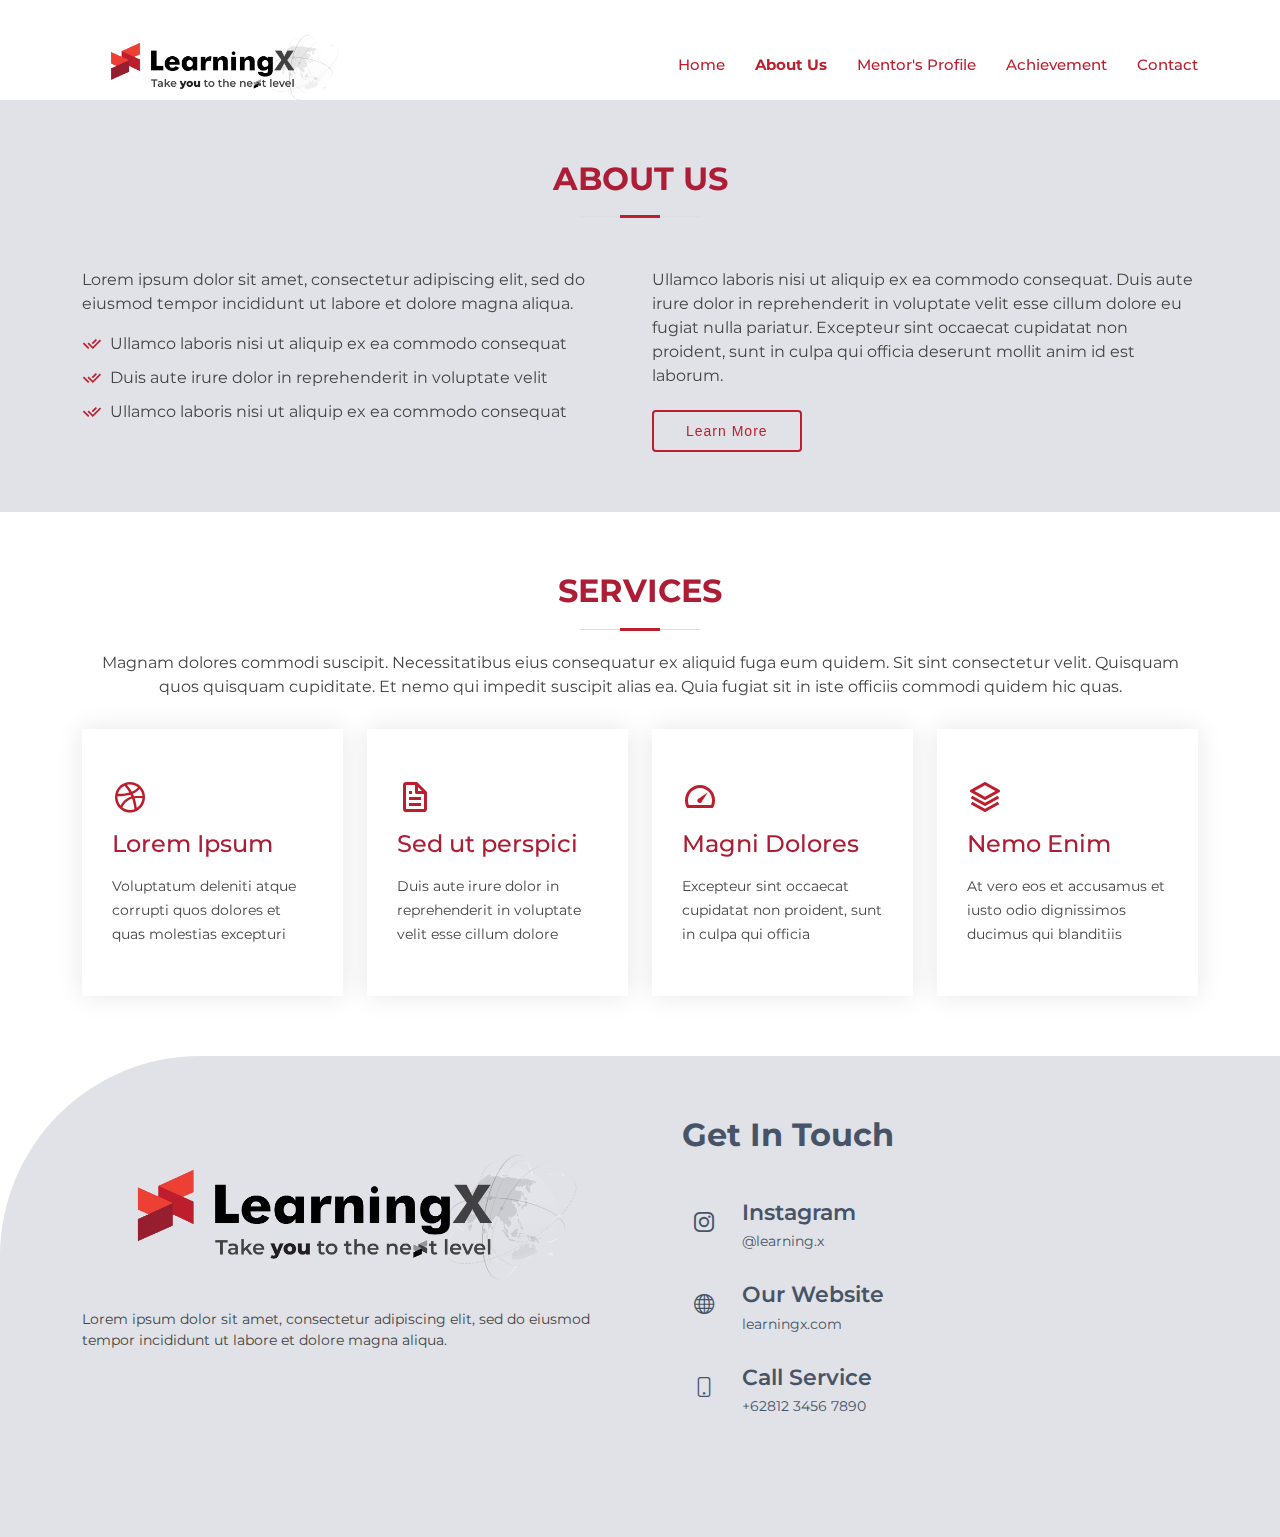
==== about.html @ 4f4422e6 "Add 3 pages" ====
<!DOCTYPE html>
<html lang="en">

<head>
  <meta charset="utf-8">
  <meta content="width=device-width, initial-scale=1.0" name="viewport">

  <title>LearningX Mentor</title>
  <meta content="" name="description">
  <meta content="" name="keywords">

  <!-- Favicons -->
  <link href="assets/img/logo/96-x-80.png" rel="icon">
  <link href="assets/img/logo/96-x-80.png" rel="apple-touch-icon">

  <!-- Google Fonts -->
  <link rel="preconnect" href="https://fonts.googleapis.com">
  <link rel="preconnect" href="https://fonts.gstatic.com" crossorigin>
  <link href="https://fonts.googleapis.com/css2?family=Montserrat&display=swap" rel="stylesheet">

  <!-- Vendor CSS Files -->
  <link href="assets/vendor/aos/aos.css" rel="stylesheet">
  <link href="assets/vendor/bootstrap/css/bootstrap.min.css" rel="stylesheet">
  <link href="assets/vendor/bootstrap-icons/bootstrap-icons.css" rel="stylesheet">
  <link href="assets/vendor/boxicons/css/boxicons.min.css" rel="stylesheet">
  <link href="assets/vendor/glightbox/css/glightbox.min.css" rel="stylesheet">
  <link href="assets/vendor/remixicon/remixicon.css" rel="stylesheet">
  <link href="assets/vendor/swiper/swiper-bundle.min.css" rel="stylesheet">

  <!-- Template Main CSS File -->
  <link href="assets/css/style.css" rel="stylesheet">
</head>

<body>
  <!-- ======= Header ======= -->
  <header id="header" class="fixed-top">
    <div class="container d-flex align-items-center">
      <!-- Uncomment below if you prefer to use an image logo -->
      <a href="index.html" class="logo me-auto">
        <img src="assets/img/logo/Take-you-the-next-Level-color.png" alt="" class="img-fluid"></a>

      <!-- ======= Navbar ======= -->
      <nav id="navbar" class="navbar">
        <ul>
          <li><a class="nav-link scrollto" href="index.html">Home</a></li>
          <li><a class="nav-link scrollto active" href="#about">About Us</a></li>
          <li><a class="nav-link scrollto" href="mentors.html">Mentor's Profile</a></li>
          <li><a class="nav-link scrollto" href="#achievement.html">Achievement</a></li>
          <li><a class="nav-link scrollto" href="contact.html">Contact</a></li>

          <!-- <li><a class="getstarted scrollto" href="#about">Get Started</a></li> -->
        </ul>
        <i class="bi bi-list mobile-nav-toggle"></i>
      </nav>
      <!-- End Navbar -->

    </div>
  </header>
  <!-- End Header -->

    <!-- ======= About Us Section ======= -->
    <section id="about" class="about section-bg">
      <div class="container" data-aos="fade-up">

        <div class="section-title">
          <h2>About Us</h2>
        </div>

        <div class="row content">
          <div class="col-lg-6">
            <p>
              Lorem ipsum dolor sit amet, consectetur adipiscing elit, sed do eiusmod tempor incididunt ut labore et dolore
              magna aliqua.
            </p>
            <ul>
              <li><i class="ri-check-double-line"></i> Ullamco laboris nisi ut aliquip ex ea commodo consequat</li>
              <li><i class="ri-check-double-line"></i> Duis aute irure dolor in reprehenderit in voluptate velit</li>
              <li><i class="ri-check-double-line"></i> Ullamco laboris nisi ut aliquip ex ea commodo consequat</li>
            </ul>
          </div>
          <div class="col-lg-6 pt-4 pt-lg-0">
            <p>
              Ullamco laboris nisi ut aliquip ex ea commodo consequat. Duis aute irure dolor in reprehenderit in voluptate
              velit esse cillum dolore eu fugiat nulla pariatur. Excepteur sint occaecat cupidatat non proident, sunt in
              culpa qui officia deserunt mollit anim id est laborum.
            </p>
            <a href="#" class="btn-learn-more">Learn More</a>
          </div>
        </div>

      </div>
    </section>
    <!-- End About Us Section -->

    <!-- ======= Services Section ======= -->
    <section id="services" class="services">
      <div class="container" data-aos="fade-up">

        <div class="section-title">
          <h2>Services</h2>
          <p>Magnam dolores commodi suscipit. Necessitatibus eius consequatur ex aliquid fuga eum quidem. Sit sint consectetur velit. Quisquam quos quisquam cupiditate. Et nemo qui impedit suscipit alias ea. Quia fugiat sit in iste officiis commodi quidem hic quas.</p>
        </div>

        <div class="row">
          <div class="col-xl-3 col-md-6 d-flex align-items-stretch" data-aos="zoom-in" data-aos-delay="100">
            <div class="icon-box">
              <div class="icon"><i class="bx bxl-dribbble"></i></div>
              <h4><a href="">Lorem Ipsum</a></h4>
              <p>Voluptatum deleniti atque corrupti quos dolores et quas molestias excepturi</p>
            </div>
          </div>

          <div class="col-xl-3 col-md-6 d-flex align-items-stretch mt-4 mt-md-0" data-aos="zoom-in" data-aos-delay="200">
            <div class="icon-box">
              <div class="icon"><i class="bx bx-file"></i></div>
              <h4><a href="">Sed ut perspici</a></h4>
              <p>Duis aute irure dolor in reprehenderit in voluptate velit esse cillum dolore</p>
            </div>
          </div>

          <div class="col-xl-3 col-md-6 d-flex align-items-stretch mt-4 mt-xl-0" data-aos="zoom-in" data-aos-delay="300">
            <div class="icon-box">
              <div class="icon"><i class="bx bx-tachometer"></i></div>
              <h4><a href="">Magni Dolores</a></h4>
              <p>Excepteur sint occaecat cupidatat non proident, sunt in culpa qui officia</p>
            </div>
          </div>

          <div class="col-xl-3 col-md-6 d-flex align-items-stretch mt-4 mt-xl-0" data-aos="zoom-in" data-aos-delay="400">
            <div class="icon-box">
              <div class="icon"><i class="bx bx-layer"></i></div>
              <h4><a href="">Nemo Enim</a></h4>
              <p>At vero eos et accusamus et iusto odio dignissimos ducimus qui blanditiis</p>
            </div>
          </div>

        </div>

      </div>
    </section>
    <!-- End Services Section -->

  </main><!-- End #main -->

  <!-- ======= Footer ======= -->
  <footer id="footer">

    <div class="footer-top box-bottom">
      <div class="container">
        <div class="row">

          <div class="col-lg-6 col-md-6 footer-links">
            <img class="img-fluid" src="assets/img/logo/Take-you-the-next-Level-color.png">
            <p>
              Lorem ipsum dolor sit amet, consectetur adipiscing elit, sed do eiusmod tempor incididunt ut labore et
              dolore magna aliqua.
            </p>
          </div>

          <div class="col-lg-6 col-md-6 footer-links">
            <h2 class="footer-title">Get In Touch</h2>
            <div class="social-links mt-3">
              <div class="info">
                <div class="address">
                  <i class="bi bi-instagram"></i>
                  <h4>Instagram</h4>
                  <p>@learning.x</p>
                </div>

                <div class="email">
                  <i class="bi bi-globe"></i>
                  <h4>Our Website</h4>
                  <p>learningx.com</p>
                </div>

                <div class="phone">
                  <i class="bi bi-phone"></i>
                  <h4>Call Service</h4>
                  <p>+62812 3456 7890</p>
                </div>
              </div>
            </div>
          </div>
        </div>
      </div>

  </footer>
  <!-- End Footer -->

  <div id="preloader"></div>
  <a href="#" class="back-to-top d-flex align-items-center justify-content-center"><i class="bi bi-arrow-up-short"></i></a>

  <!-- Vendor JS Files -->
  <script src="assets/vendor/aos/aos.js"></script>
  <script src="assets/vendor/bootstrap/js/bootstrap.bundle.min.js"></script>
  <script src="assets/vendor/glightbox/js/glightbox.min.js"></script>
  <script src="assets/vendor/isotope-layout/isotope.pkgd.min.js"></script>
  <script src="assets/vendor/swiper/swiper-bundle.min.js"></script>
  <script src="assets/vendor/waypoints/noframework.waypoints.js"></script>
  <script src="assets/vendor/php-email-form/validate.js"></script>

  <!-- Template Main JS File -->
  <script src="assets/js/main.js"></script>

</body>

</html>
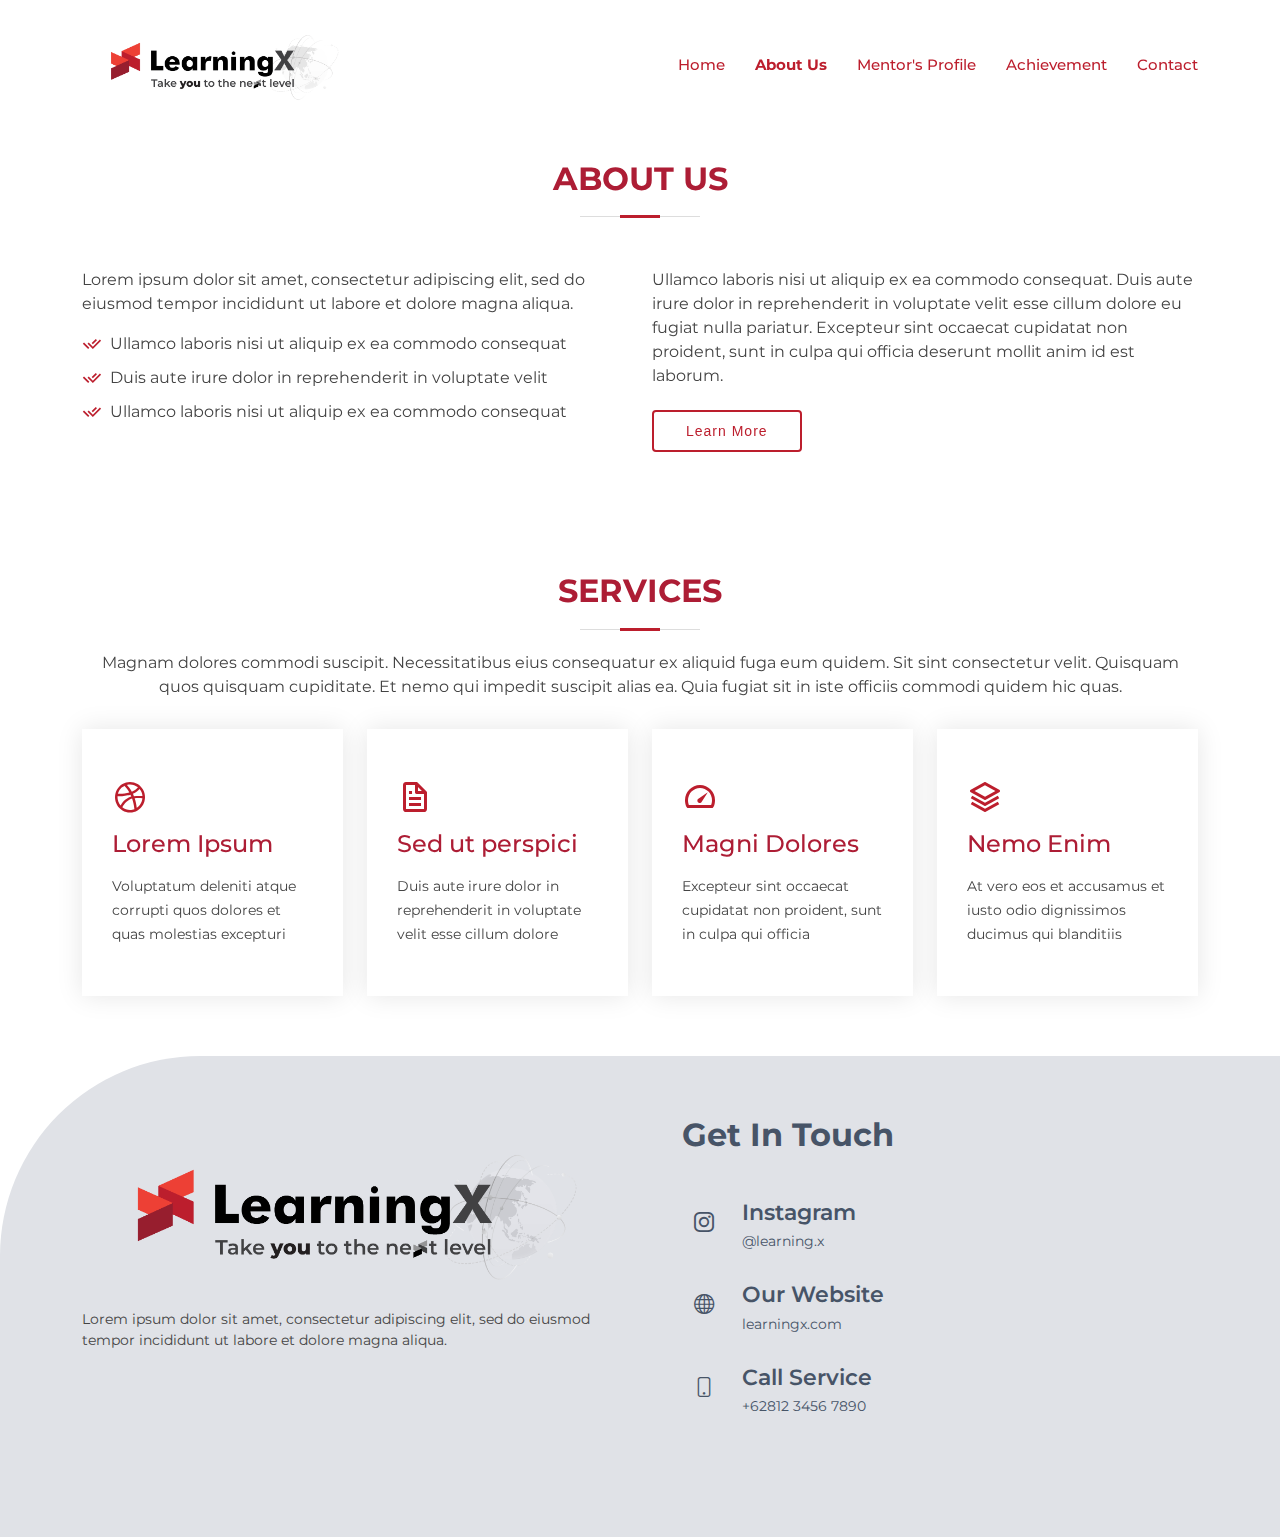
==== commit 5812c92c: "Addition CSS 1" ====
--- a/about.html
+++ b/about.html
@@ -58,8 +58,9 @@
   </header>
   <!-- End Header -->
 
+  <main id="main">
     <!-- ======= About Us Section ======= -->
-    <section id="about" class="about section-bg">
+    <section id="about" class="about">
       <div class="container" data-aos="fade-up">
 
         <div class="section-title">
--- a/assets/css/style.css
+++ b/assets/css/style.css
@@ -2037,4 +2037,10 @@
 #footer .info .phone:hover i {
   background: #BC1E2D;
   color: #fff;
+}
+
+@media (max-width: 768px) {
+  #footer .footer-top h2 {
+    text-align: center;
+  }
 }